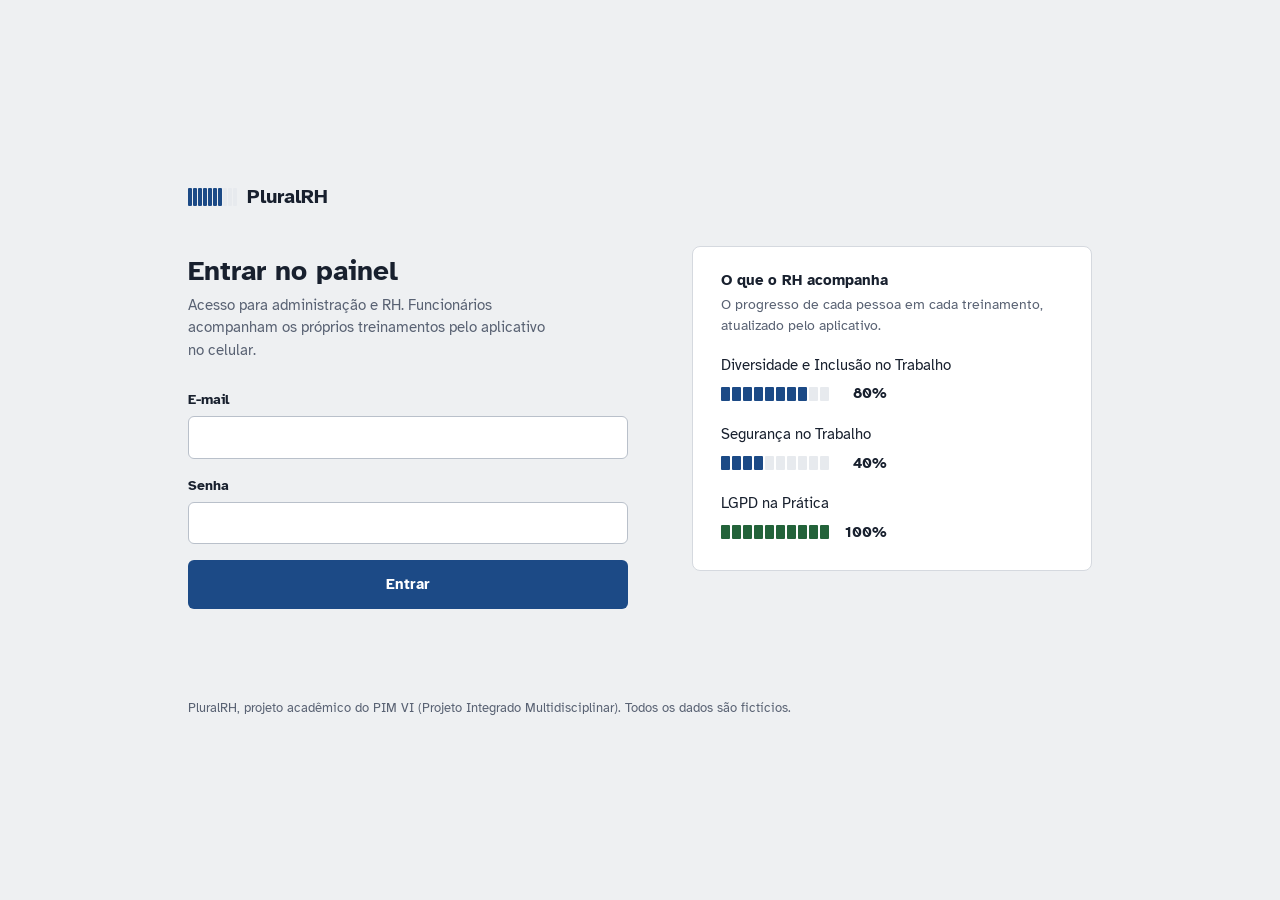
==== backend/PluralRH.Api/wwwroot/index.html @ ba5e75e7 "Primeira versão" ====
<!doctype html>
<!-- [PESSOA 1] Painel web: tela de login (Admin e Gestor/RH) -->
<html lang="pt-BR">
<head>
  <meta charset="utf-8">
  <meta name="viewport" content="width=device-width, initial-scale=1">
  <title>Entrar | PluralRH</title>
  <link rel="icon" href="img/icone.svg" type="image/svg+xml">
  <link rel="stylesheet" href="css/estilo.css">
</head>
<body>
  <main class="login">
    <section class="login-form">
      <span class="marca">
        <span class="medidor-blocos" aria-hidden="true"><i class="cheio"></i><i class="cheio"></i><i class="cheio"></i><i class="cheio"></i><i class="cheio"></i><i class="cheio"></i><i class="cheio"></i><i></i><i></i><i></i></span>
        PluralRH
      </span>

      <h1>Entrar no painel</h1>
      <p>Acesso para administração e RH. Funcionários acompanham os próprios treinamentos pelo aplicativo no celular.</p>

      <form id="form-login" novalidate>
        <div class="campo">
          <label for="email">E-mail</label>
          <input id="email" name="email" type="email" autocomplete="username" required>
        </div>
        <div class="campo">
          <label for="senha">Senha</label>
          <input id="senha" name="senha" type="password" autocomplete="current-password" required>
        </div>
        <button class="botao botao-principal botao-largo" type="submit">Entrar</button>
        <p id="erro-login" class="erro-form" aria-live="polite"></p>
      </form>
    </section>

    <aside class="login-exemplo" aria-labelledby="titulo-exemplo">
      <h2 id="titulo-exemplo">O que o RH acompanha</h2>
      <p>O progresso de cada pessoa em cada treinamento, atualizado pelo aplicativo.</p>
      <ul id="exemplo-progresso"></ul>
    </aside>

    <footer class="login-rodape">PluralRH, projeto acadêmico do PIM VI (Projeto Integrado Multidisciplinar). Todos os dados são fictícios.</footer>
  </main>

  <script type="module" src="js/login.js"></script>
</body>
</html>
---- backend/PluralRH.Api/wwwroot/css/estilo.css ----
/* -----------------------------------------------------------------------------
   [PESSOA 1] Painel web: estilos

   Fonte: Atkinson Hyperlegible, criada pelo Braille Institute para leitores
   com baixa visão. Combina com o tema do sistema (inclusão) e é livre (OFL).
   Elemento visual principal: o medidor de 10 blocos (cada bloco = 10%).
----------------------------------------------------------------------------- */
@font-face {
  font-family: "Atkinson Hyperlegible";
  src: url("../fonts/atkinson-hyperlegible-400.woff2") format("woff2");
  font-weight: 400;
  font-display: swap;
}
@font-face {
  font-family: "Atkinson Hyperlegible";
  src: url("../fonts/atkinson-hyperlegible-700.woff2") format("woff2");
  font-weight: 700;
  font-display: swap;
}

:root {
  --tinta: #18202e;          /* texto principal */
  --tinta-suave: #596273;    /* texto de apoio */
  --fundo: #eef0f2;          /* fundo da página */
  --papel: #ffffff;          /* painéis */
  --linha: #d5d9df;          /* bordas e divisórias */
  --linha-suave: #e7eaee;
  --azul: #1c4a86;           /* cor principal (botões, links, medidor) */
  --azul-escuro: #12345f;
  --azul-claro: #e3ebf5;
  --marcador: #ffe14d;       /* amarelo marca-texto: só para destacar */
  --verde: #23633a;    --verde-claro: #e2efe5;
  --ambar: #855600;    --ambar-claro: #f8ecd0;
  --vermelho: #a3261c; --vermelho-claro: #f7e2df;
  --cinza: #5f6672;    --cinza-claro: #eceef1;

  --fonte: "Atkinson Hyperlegible", "Segoe UI", Arial, sans-serif;
  --raio: 8px;
}

* { box-sizing: border-box; }
html, body { margin: 0; }
body {
  font-family: var(--fonte);
  font-size: 15px;
  line-height: 1.5;
  color: var(--tinta);
  background: var(--fundo);
}
h1, h2, h3 { margin: 0; line-height: 1.25; font-weight: 700; }
a { color: var(--azul); }
:focus-visible { outline: 3px solid var(--marcador); outline-offset: 2px; }
.texto-apoio { color: var(--tinta-suave); }

/* ============================== MEDIDOR ==============================
   10 blocos, como a barra "████████░░ 80%" do esboço do projeto. */
.medidor { display: inline-flex; align-items: center; gap: 10px; white-space: nowrap; }
.medidor-blocos { display: inline-grid; grid-template-columns: repeat(10, 9px); gap: 2px; }
.medidor-blocos i { display: block; height: 14px; background: var(--linha-suave); border-radius: 1px; }
.medidor-blocos i.cheio { background: var(--azul); }
.medidor.completo .medidor-blocos i.cheio { background: var(--verde); }
.medidor-valor { font-weight: 700; min-width: 3.2em; text-align: right; }

/* Marca: medidor pequeno + nome */
.marca { display: inline-flex; align-items: center; gap: 10px; color: var(--tinta); text-decoration: none; font-size: 20px; font-weight: 700; }
.marca .medidor-blocos { grid-template-columns: repeat(10, 4px); gap: 1px; }
.marca .medidor-blocos i { height: 18px; }

/* ============================== LOGIN ============================== */
.login { min-height: 100vh; display: grid; grid-template-columns: minmax(320px, 440px) minmax(280px, 400px); gap: 64px; align-content: center; justify-content: center; padding: 48px 24px; }
.login-form h1 { font-size: 28px; margin: 40px 0 6px; }
.login-form > p { margin: 0 0 28px; color: var(--tinta-suave); max-width: 36ch; }
.login-exemplo { align-self: center; background: var(--papel); border: 1px solid var(--linha); border-radius: var(--raio); padding: 24px 28px; }
.login-exemplo h2 { font-size: 15px; margin-bottom: 4px; }
.login-exemplo > p { margin: 0 0 18px; color: var(--tinta-suave); font-size: 14px; }
.login-exemplo ul { list-style: none; margin: 0; padding: 0; display: grid; gap: 16px; }
.login-exemplo li > span:first-child { display: block; margin-bottom: 6px; }
.login-rodape { grid-column: 1 / -1; color: var(--tinta-suave); font-size: 13px; }

/* =========================== FORMULÁRIOS =========================== */
.campo { display: flex; flex-direction: column; gap: 6px; margin-bottom: 16px; }
.campo label { font-weight: 700; font-size: 14px; }
.campo small { color: var(--tinta-suave); font-size: 13px; }
input, select, textarea {
  font: inherit; color: inherit; background: var(--papel);
  border: 1px solid #b9c0ca; border-radius: 6px; padding: 9px 11px; width: 100%;
}
input:focus, select:focus, textarea:focus { outline: 3px solid var(--marcador); outline-offset: 0; border-color: var(--tinta); }
textarea { min-height: 88px; resize: vertical; }
.campo-marcar { display: flex; align-items: center; gap: 10px; margin-bottom: 12px; }
.campo-marcar input { width: 18px; height: 18px; accent-color: var(--azul); }
.colunas-2 { display: grid; grid-template-columns: 1fr 1fr; gap: 0 16px; }
.erro-form { color: var(--vermelho); font-weight: 700; min-height: 22px; margin: 4px 0 0; }

/* ============================== BOTÕES ============================== */
.botao { font: inherit; font-weight: 700; border-radius: 6px; padding: 9px 18px; cursor: pointer; border: 1px solid transparent; white-space: nowrap; }
.botao:disabled { opacity: .6; cursor: progress; }
.botao-principal { background: var(--azul); color: #fff; }
.botao-principal:hover { background: var(--azul-escuro); }
.botao-secundario { background: var(--papel); color: var(--tinta); border-color: #b9c0ca; }
.botao-secundario:hover { background: var(--fundo); }
.botao-largo { width: 100%; padding: 12px; }
/* Ações dentro das tabelas: texto simples, sem caixa */
.acao { font: inherit; font-size: 14px; font-weight: 700; background: none; border: none; padding: 2px 0; color: var(--azul); cursor: pointer; }
.acao:hover { text-decoration: underline; }
.acao.perigo { color: var(--vermelho); }
.botao-fechar { font: inherit; background: none; border: none; color: var(--tinta-suave); cursor: pointer; padding: 4px 8px; }

/* ======================= BARRA SUPERIOR (MENU) ======================= */
.barra-topo { background: var(--papel); border-bottom: 1px solid var(--linha); }
.barra-topo-conteudo { max-width: 1240px; margin: 0 auto; padding: 0 28px; display: flex; align-items: center; gap: 36px; min-height: 64px; }
.menu { display: flex; gap: 26px; flex: 1; }
.menu a { color: var(--tinta-suave); text-decoration: none; padding: 4px 1px; }
.menu a:hover { color: var(--tinta); }
/* Item ativo: grifado com marca-texto */
.menu a.ativo { color: var(--tinta); font-weight: 700; background: linear-gradient(transparent 58%, var(--marcador) 58%, var(--marcador) 92%, transparent 92%); }
.conta { display: flex; align-items: center; gap: 14px; font-size: 14px; }
.conta-nome { text-align: right; line-height: 1.3; }
.conta-nome strong { display: block; }
.conta-nome span { color: var(--tinta-suave); }

.principal { max-width: 1240px; margin: 0 auto; padding: 32px 28px 64px; }
.cabecalho-pagina { display: flex; align-items: flex-end; justify-content: space-between; gap: 24px; margin-bottom: 24px; }
.cabecalho-pagina h1 { font-size: 30px; letter-spacing: -.01em; }
.cabecalho-pagina p { margin: 4px 0 0; color: var(--tinta-suave); max-width: 70ch; }
.carregando { color: var(--tinta-suave); padding: 24px 0; }

/* ============================== PAINÉIS ============================== */
.painel { background: var(--papel); border: 1px solid var(--linha); border-radius: var(--raio); padding: 20px 24px; }
.painel > h2 { font-size: 17px; margin-bottom: 4px; }
.painel > .texto-apoio { margin: 0 0 16px; font-size: 14px; }
.painel.tabela-painel { padding: 0; overflow-x: auto; }
.grade { display: grid; grid-template-columns: 3fr 2fr; gap: 20px; margin-bottom: 20px; }
.grade.metade { grid-template-columns: 1fr 1fr; }
.secao-titulo { font-size: 22px; margin: 40px 0 16px; }
.nota { color: var(--tinta-suave); font-size: 14px; margin: 16px 0 0; }

/* Números de resumo: uma faixa única, dividida por linhas (sem "cartõezinhos") */
.numeros { display: grid; grid-template-columns: repeat(auto-fit, minmax(150px, 1fr)); background: var(--papel); border: 1px solid var(--linha); border-radius: var(--raio); margin: 0 0 20px; }
.numeros > div { padding: 16px 20px; border-left: 1px solid var(--linha-suave); }
.numeros > div:first-child { border-left: none; }
.numeros dt { font-size: 14px; color: var(--tinta-suave); }
.numeros dd { margin: 2px 0 0; font-size: 32px; font-weight: 700; line-height: 1.1; }
.numeros small { display: block; font-size: 13px; color: var(--tinta-suave); margin-top: 4px; }
.numeros .alerta dd { color: var(--vermelho); }

/* Lista de progresso por treinamento (o destaque do dashboard) */
.lista-progresso { list-style: none; margin: 0; padding: 0; }
.lista-progresso li { display: grid; grid-template-columns: 1fr auto; gap: 4px 20px; align-items: center; padding: 12px 0; border-top: 1px solid var(--linha-suave); }
.lista-progresso li:first-child { border-top: none; padding-top: 0; }
.lista-progresso small { color: var(--tinta-suave); grid-column: 1; }
.lista-progresso .medidor { grid-row: 1 / span 2; grid-column: 2; }

/* Barras horizontais simples (censo e departamentos) */
.barras { display: grid; gap: 10px; }
.barras-linha { display: grid; grid-template-columns: 140px 1fr 28px; align-items: center; gap: 12px; }
.barras-trilho { background: var(--linha-suave); height: 10px; border-radius: 2px; }
.barras-valor { background: var(--azul); height: 100%; border-radius: 2px; }
.barras-numero { text-align: right; font-weight: 700; }

.lista-simples { list-style: none; margin: 0; padding: 0; }
.lista-simples li { display: flex; justify-content: space-between; gap: 12px; padding: 10px 0; border-top: 1px solid var(--linha-suave); }
.lista-simples li:first-child { border-top: none; padding-top: 0; }
.lista-simples small { color: var(--tinta-suave); display: block; }

/* ============================== TABELAS ============================== */
.filtros { display: flex; flex-wrap: wrap; gap: 12px; margin-bottom: 16px; }
.filtros input, .filtros select { width: auto; min-width: 200px; }
.filtros input[type=search] { min-width: 320px; }
.tabela { width: 100%; border-collapse: collapse; }
.tabela th { text-align: left; font-size: 14px; color: var(--tinta-suave); padding: 12px 18px; border-bottom: 1px solid var(--linha); white-space: nowrap; }
.tabela td { padding: 13px 18px; border-bottom: 1px solid var(--linha-suave); vertical-align: middle; }
.tabela tr:last-child td { border-bottom: none; }
.tabela tbody tr:hover { background: #f7f8fa; }
.tabela td small { color: var(--tinta-suave); display: block; }
.tabela.compacta th, .tabela.compacta td { padding: 9px 8px; }
.tabela .acoes { display: flex; gap: 16px; }
.vazio { text-align: center; color: var(--tinta-suave); padding: 32px !important; }

/* ===================== ETIQUETAS DE SITUAÇÃO =====================
   Retangulares e discretas; a cor indica a situação. */
.etiqueta { display: inline-block; font-size: 13px; font-weight: 700; padding: 2px 8px; border-radius: 3px; background: var(--cinza-claro); color: var(--cinza); white-space: nowrap; }
.etiqueta-Ativo, .etiqueta-Concluido, .etiqueta-Realizada { background: var(--verde-claro); color: var(--verde); }
.etiqueta-EmAndamento, .etiqueta-Planejada { background: var(--azul-claro); color: var(--azul); }
.etiqueta-Pendente, .etiqueta-Afastado { background: var(--ambar-claro); color: var(--ambar); }
.etiqueta-Inativo, .etiqueta-Cancelada { background: var(--cinza-claro); color: var(--cinza); }
/* Perfil não é situação: fica só com contorno */
.perfil { display: inline-block; font-size: 13px; padding: 1px 8px; border: 1px solid var(--linha); border-radius: 3px; color: var(--tinta); }

/* ======================= DIVERSIDADE E INCLUSÃO ======================= */
.base-legal { margin-bottom: 24px; }
.base-legal dl { display: grid; grid-template-columns: max-content 1fr; gap: 6px 20px; margin: 0; }
.base-legal dt { font-weight: 700; }
.base-legal dd { margin: 0; color: var(--tinta-suave); }
.abas { display: flex; gap: 28px; border-bottom: 1px solid var(--linha); margin-bottom: 20px; }
.aba { font: inherit; background: none; border: none; padding: 10px 1px; color: var(--tinta-suave); cursor: pointer; border-bottom: 3px solid transparent; margin-bottom: -1px; }
.aba.ativa { color: var(--tinta); font-weight: 700; border-bottom-color: var(--tinta); }
.materiais { display: grid; grid-template-columns: repeat(auto-fill, minmax(330px, 1fr)); gap: 16px; }
.material { display: flex; flex-direction: column; gap: 8px; }
.material h3 { font-size: 16px; }
.material p { margin: 0; color: var(--tinta-suave); font-size: 14px; flex: 1; }
.material .meta { font-size: 13px; color: var(--tinta-suave); }
.material .rodape-material { display: flex; justify-content: space-between; align-items: center; border-top: 1px solid var(--linha-suave); padding-top: 12px; margin-top: 4px; }

/* ========================== JANELA E AVISOS ========================== */
.modal { position: fixed; inset: 0; background: rgba(24, 32, 46, .5); display: none; align-items: flex-start; justify-content: center; padding: 8vh 16px; z-index: 50; overflow-y: auto; }
.modal.aberto { display: flex; }
.modal-caixa { background: var(--papel); border-radius: 10px; width: 100%; max-width: 540px; border: 1px solid var(--linha); }
.modal-caixa.largo { max-width: 800px; }
.modal-topo { display: flex; justify-content: space-between; align-items: center; padding: 18px 24px 0; }
.modal-topo h2 { font-size: 19px; }
.modal-corpo { padding: 18px 24px 6px; }
.modal-corpo h3 { font-size: 16px; margin: 20px 0 8px; }
.modal-rodape { display: flex; justify-content: flex-end; gap: 12px; padding: 16px 24px 20px; }
.avisos { position: fixed; left: 24px; bottom: 24px; display: grid; gap: 8px; z-index: 60; }
.aviso { background: var(--tinta); color: #fff; padding: 12px 16px 12px 14px; border-radius: 6px; max-width: 380px; border-left: 5px solid var(--verde); }
.aviso-erro { border-left-color: #e05a4e; }

/* ============================= RESPONSIVO ============================= */
@media (max-width: 960px) {
  .login { grid-template-columns: 1fr; gap: 32px; }
  .barra-topo-conteudo { flex-wrap: wrap; gap: 12px 24px; padding: 12px 16px; }
  .menu { order: 3; flex-basis: 100%; overflow-x: auto; padding-bottom: 6px; }
  .principal { padding: 24px 16px 48px; }
  .cabecalho-pagina { flex-direction: column; align-items: flex-start; }
  .grade, .grade.metade, .colunas-2 { grid-template-columns: 1fr; }
  .filtros input[type=search] { min-width: 100%; }
  .tabela .acoes { flex-wrap: wrap; gap: 8px 16px; }
}
@media (prefers-reduced-motion: reduce) { * { transition: none !important; } }
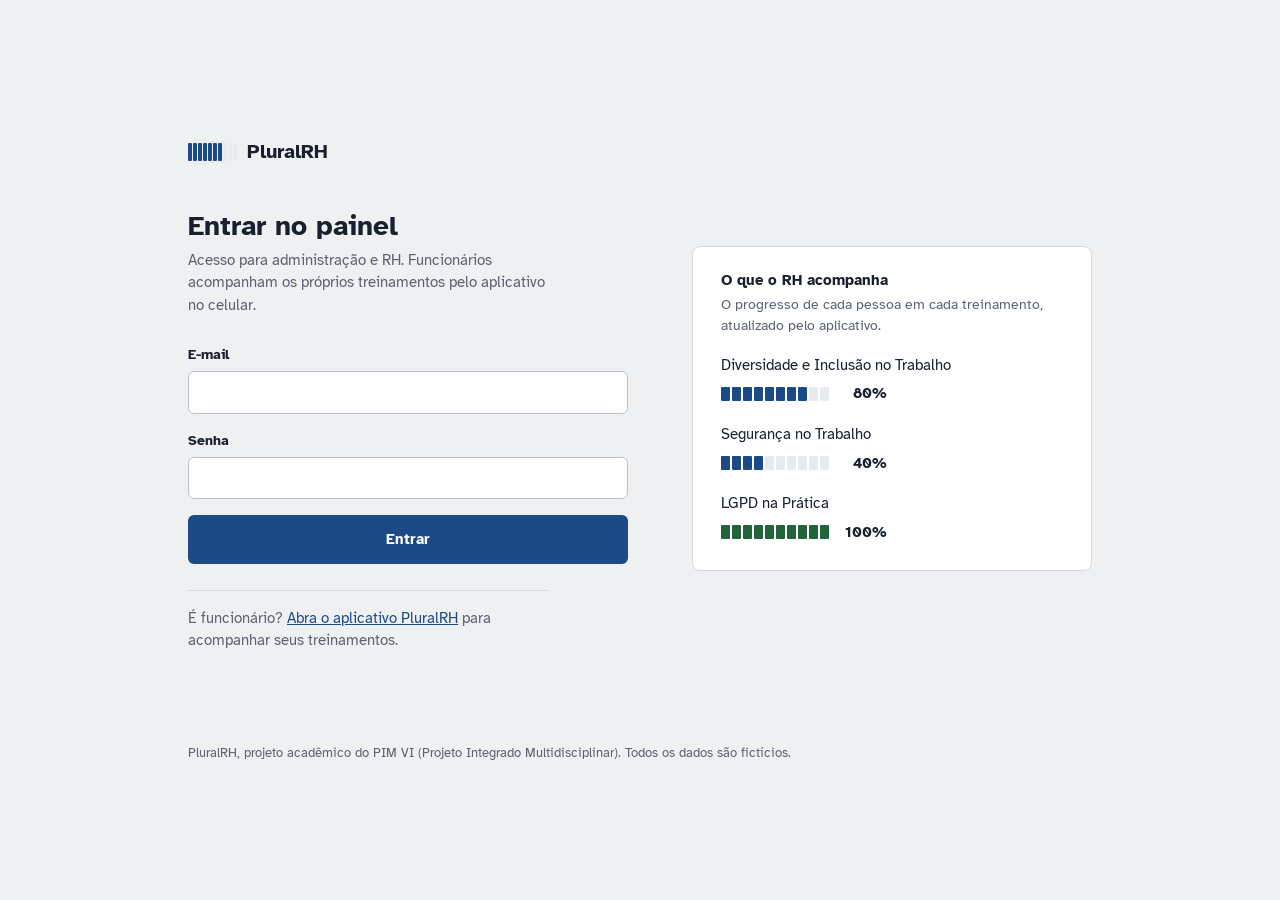
==== commit 047c5e6e: "Versão 2" ====
--- a/backend/PluralRH.Api/wwwroot/index.html
+++ b/backend/PluralRH.Api/wwwroot/index.html
@@ -31,6 +31,7 @@
         <button class="botao botao-principal botao-largo" type="submit">Entrar</button>
         <p id="erro-login" class="erro-form" aria-live="polite"></p>
       </form>
+      <p class="login-app">É funcionário? <a href="app/">Abra o aplicativo PluralRH</a> para acompanhar seus treinamentos.</p>
     </section>
 
     <aside class="login-exemplo" aria-labelledby="titulo-exemplo">
--- a/backend/PluralRH.Api/wwwroot/css/estilo.css
+++ b/backend/PluralRH.Api/wwwroot/css/estilo.css
@@ -76,6 +76,7 @@
 .login-exemplo ul { list-style: none; margin: 0; padding: 0; display: grid; gap: 16px; }
 .login-exemplo li > span:first-child { display: block; margin-bottom: 6px; }
 .login-rodape { grid-column: 1 / -1; color: var(--tinta-suave); font-size: 13px; }
+.login-app { margin: 8px 0 0; padding-top: 16px; border-top: 1px solid var(--linha); }
 
 /* =========================== FORMULÁRIOS =========================== */
 .campo { display: flex; flex-direction: column; gap: 6px; margin-bottom: 16px; }
